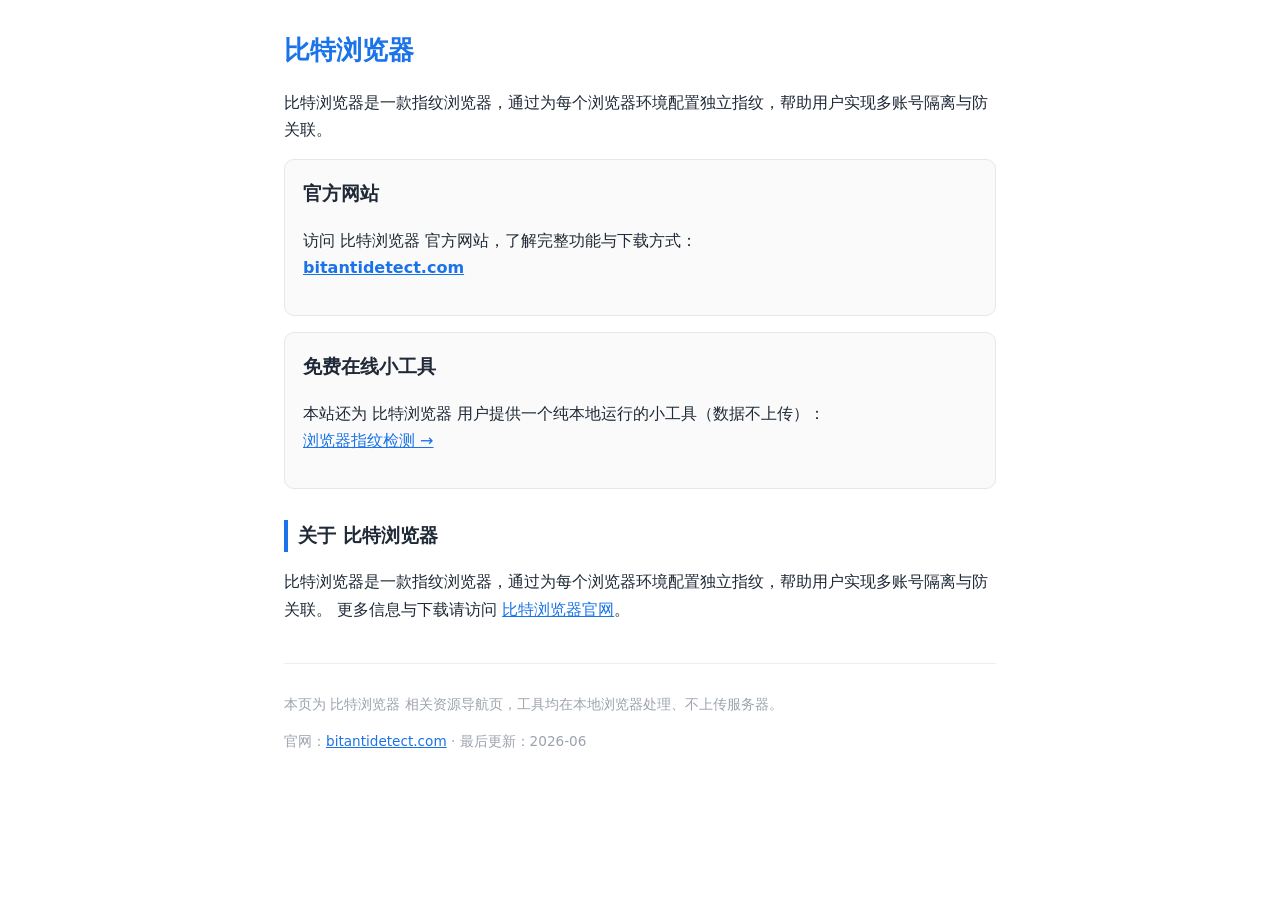
==== index.html @ 04eb0f50 "add homepage" ====
<!DOCTYPE html>
<html lang="zh-CN">
<head>
<meta charset="UTF-8">
<meta name="viewport" content="width=device-width,initial-scale=1">
<title>比特浏览器 指纹版 - 官方资源与在线工具</title>
<meta name="description" content="比特浏览器相关资源导航：官网入口与免费在线小工具。比特浏览器是一款指纹浏览器，通过为每个浏览器环境配置独立指纹，帮助用户实现多账号">
<link rel="canonical" href="https://iistostas.github.io/">
<meta property="og:title" content="比特浏览器 指纹版">
<meta property="og:description" content="比特浏览器官网入口与免费在线小工具。">
<meta property="og:type" content="website">
<meta property="og:url" content="https://iistostas.github.io/">
<style>:root{--b:#1a73e8}*{box-sizing:border-box}body{font-family:system-ui,-apple-system,"Segoe UI",sans-serif;max-width:760px;margin:0 auto;padding:24px;color:#1f2937;line-height:1.7;background:#fff}h1{color:var(--b);font-size:1.6rem;margin:.2em 0}h2{font-size:1.2rem;margin-top:1.6em;border-left:4px solid var(--b);padding-left:10px}.card{border:1px solid #e5e7eb;border-radius:10px;padding:18px;margin:16px 0;background:#fafafa}a{color:var(--b)}footer{margin-top:40px;padding-top:16px;border-top:1px solid #eee;color:#9ca3af;font-size:.85rem}</style>
</head>
<body>
<h1>比特浏览器</h1>
<p>比特浏览器是一款指纹浏览器，通过为每个浏览器环境配置独立指纹，帮助用户实现多账号隔离与防关联。</p>
<div class="card">
<h2 style="margin-top:0;border:0;padding:0">官方网站</h2>
<p>访问 比特浏览器 官方网站，了解完整功能与下载方式：<br>
<a href="https://bitantidetect.com/"><strong>bitantidetect.com</strong></a></p>
</div>
<div class="card">
<h2 style="margin-top:0;border:0;padding:0">免费在线小工具</h2>
<p>本站还为 比特浏览器 用户提供一个纯本地运行的小工具（数据不上传）：<br>
<a href="https://iistostas.github.io/bitantidetect-fingerprint-checker/">浏览器指纹检测 →</a></p>
</div>
<h2>关于 比特浏览器</h2>
<p>比特浏览器是一款指纹浏览器，通过为每个浏览器环境配置独立指纹，帮助用户实现多账号隔离与防关联。 更多信息与下载请访问 <a href="https://bitantidetect.com/">比特浏览器官网</a>。</p>
<footer>
<p>本页为 比特浏览器 相关资源导航页，工具均在本地浏览器处理、不上传服务器。</p>
<p>官网：<a href="https://bitantidetect.com/">bitantidetect.com</a> · 最后更新：2026-06</p>
</footer>
</body>
</html>
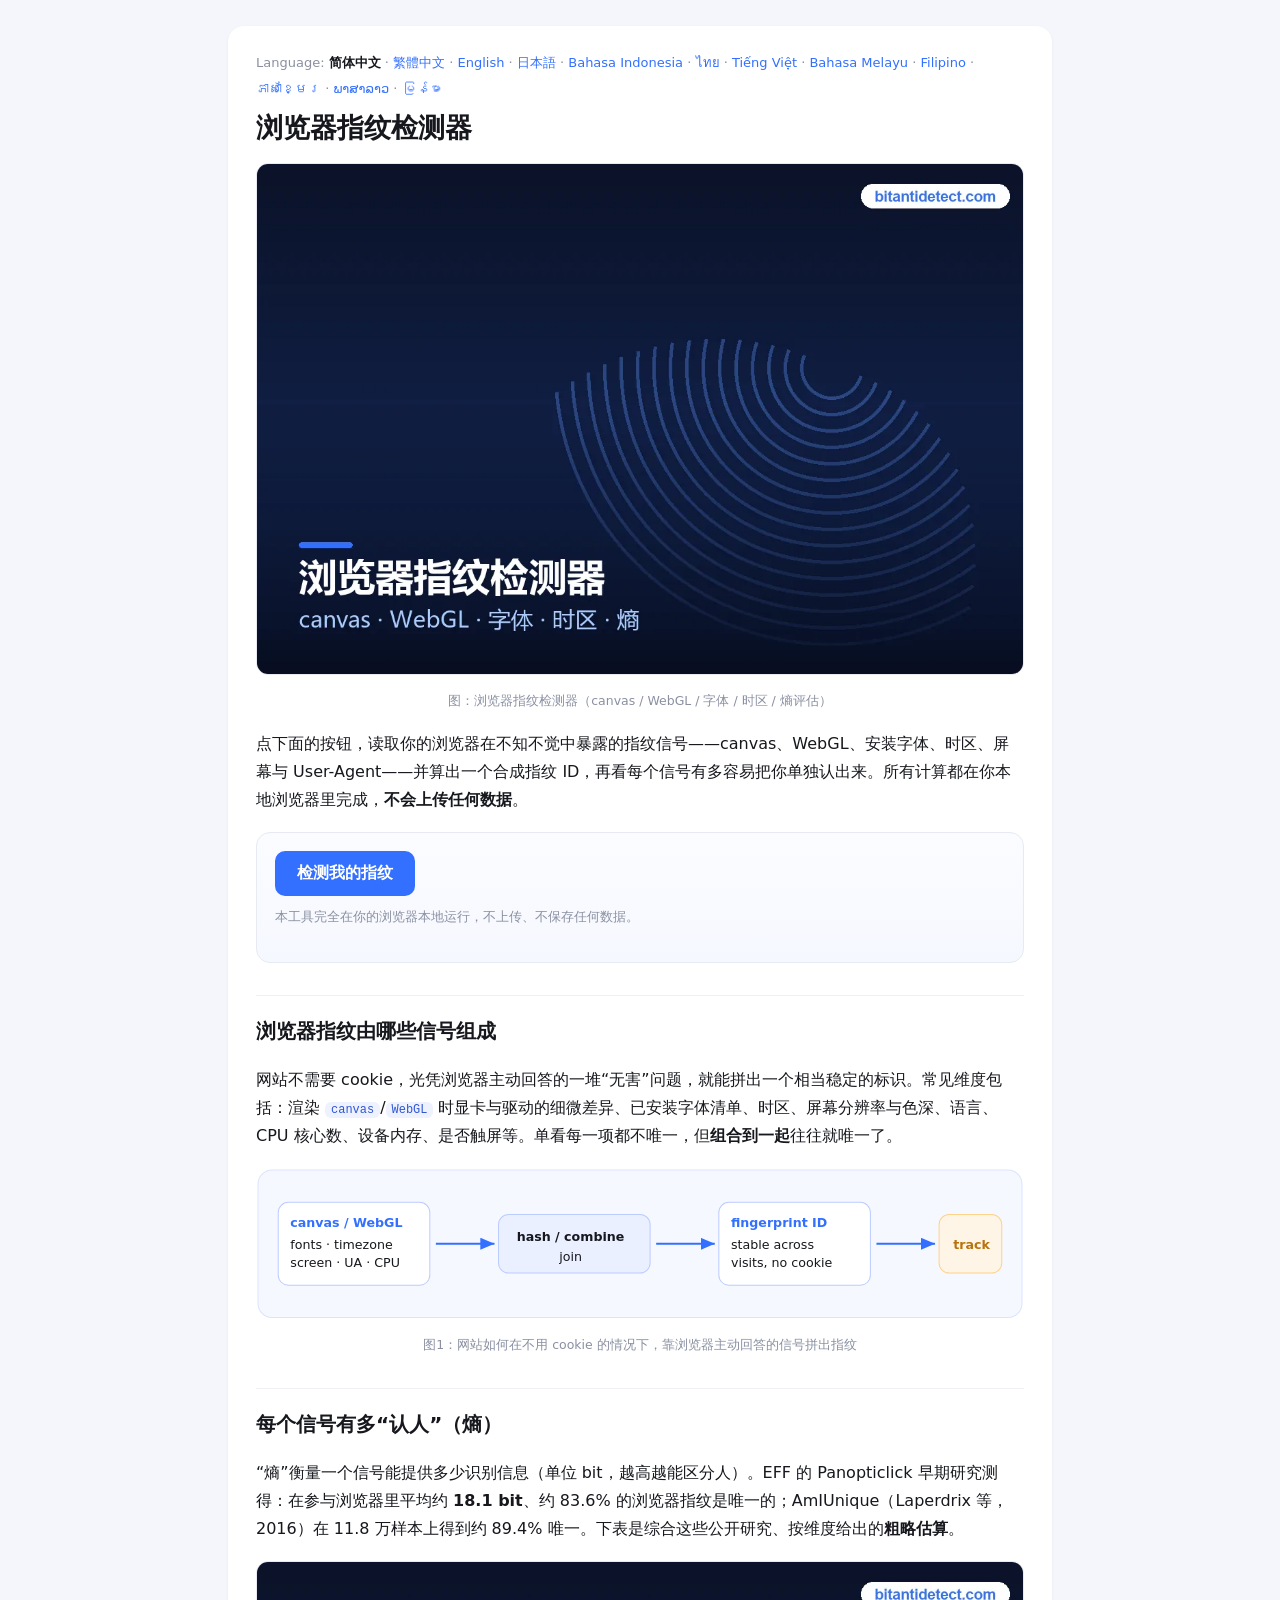
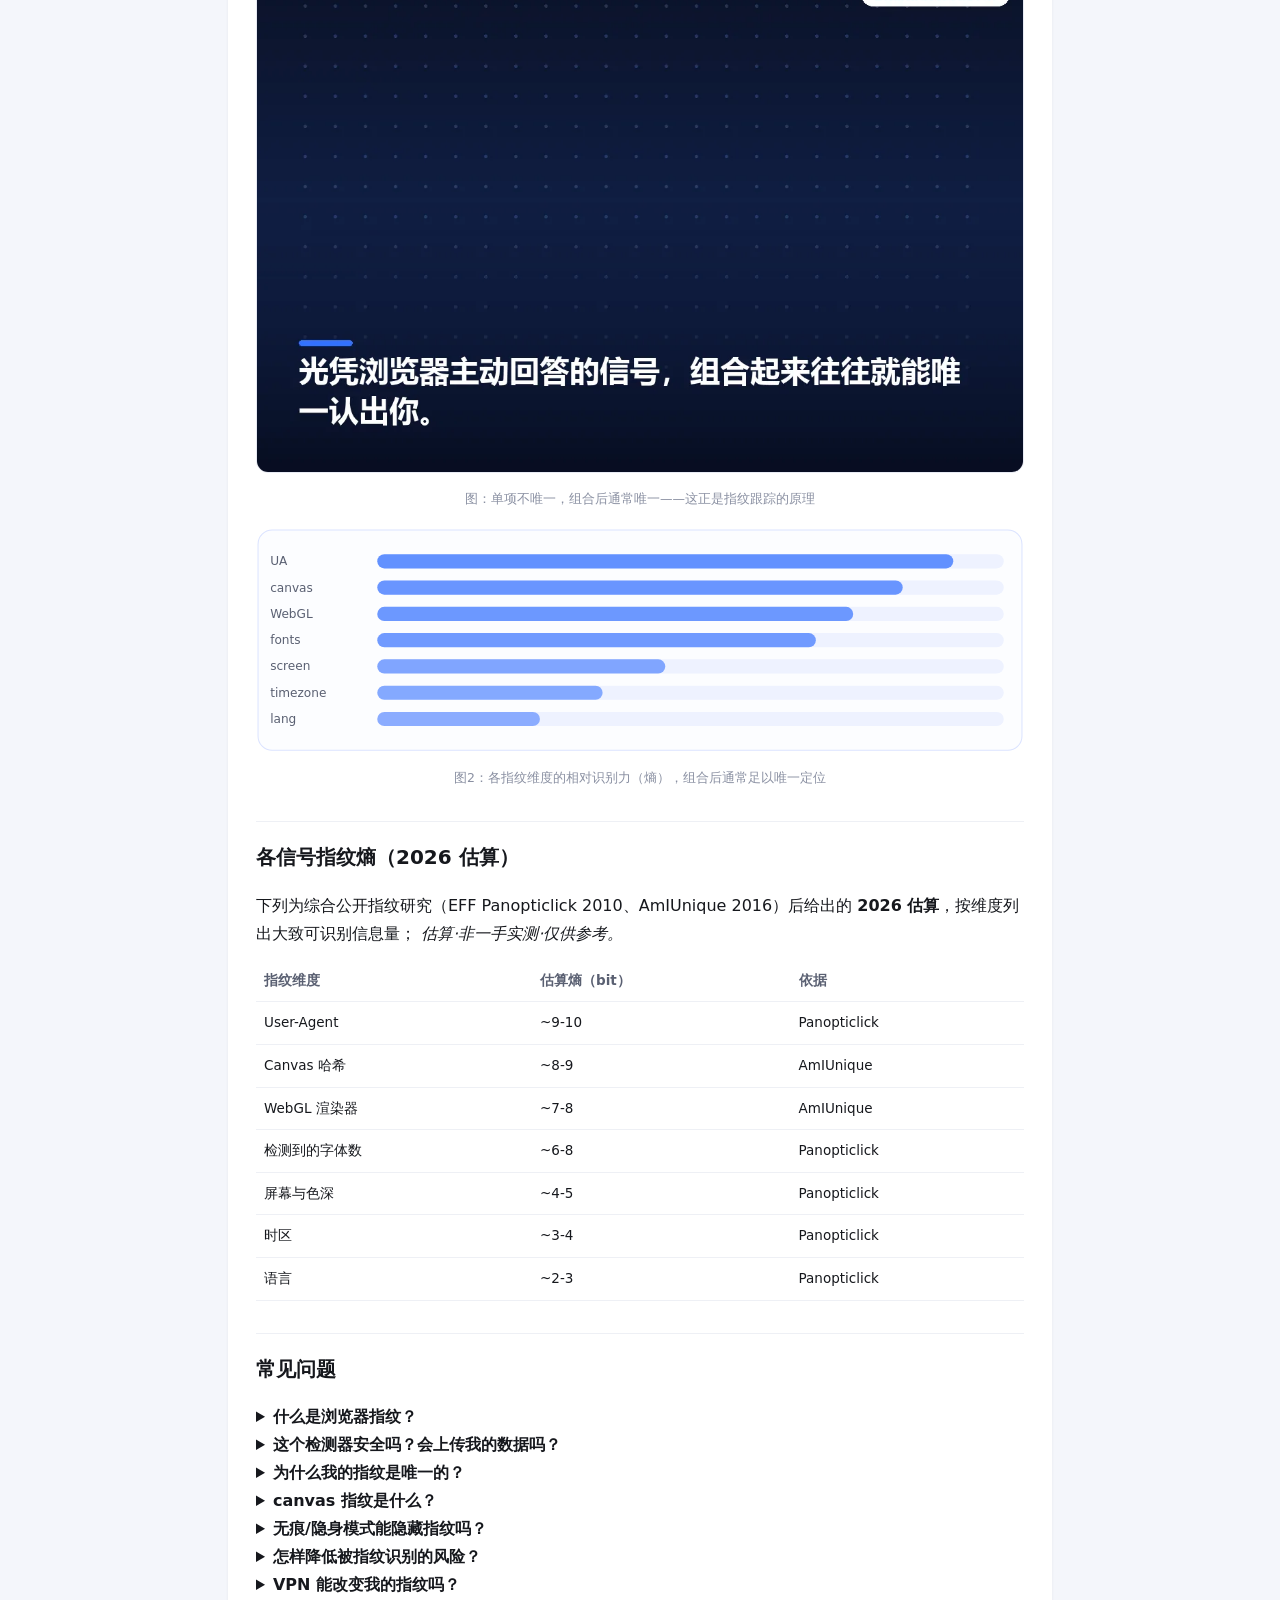
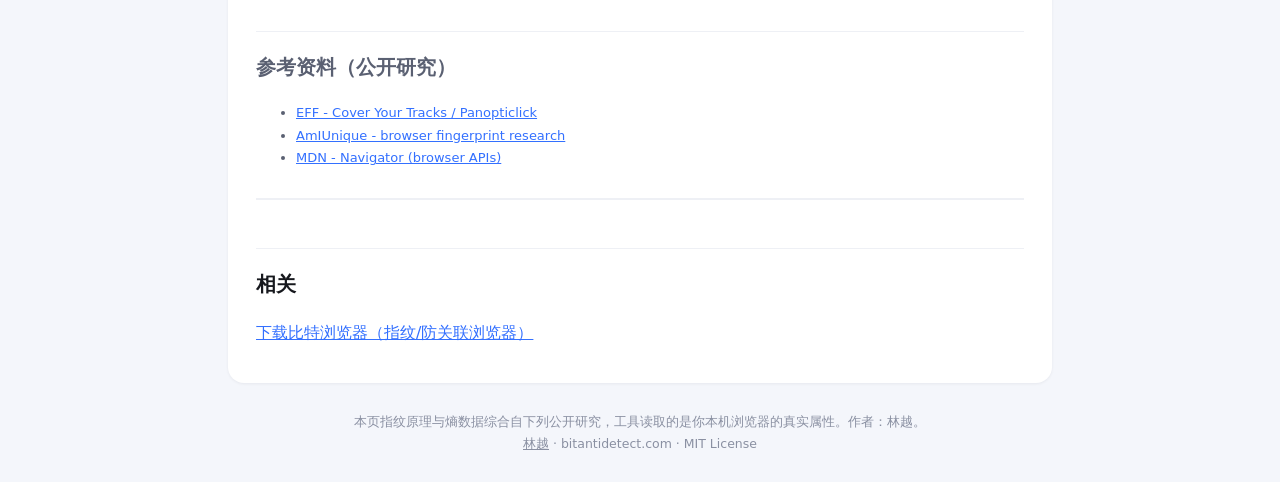
==== commit 3e3438fd: "build bitantidetect io: 12-lang browser fingerprint checker Co-Authored-By: Claude Opus 4.8 (1M cont" ====
--- a/index.html
+++ b/index.html
@@ -1,35 +1,162 @@
-<!DOCTYPE html>
-<html lang="zh-CN">
-<head>
-<meta charset="UTF-8">
+<!DOCTYPE html><html lang="zh-Hans"><head><meta charset="utf-8">
 <meta name="viewport" content="width=device-width,initial-scale=1">
-<title>比特浏览器 指纹版 - 官方资源与在线工具</title>
-<meta name="description" content="比特浏览器相关资源导航：官网入口与免费在线小工具。比特浏览器是一款指纹浏览器，通过为每个浏览器环境配置独立指纹，帮助用户实现多账号">
+<title>浏览器指纹检测器 - canvas/WebGL/字体/时区/UA 在线指纹与熵评估</title>
+<meta name="description" content="免费在线浏览器指纹检测器：读取你的 canvas、WebGL、字体、时区、屏幕与 User-Agent 指纹，给出合成指纹 ID 和基于公开研究的唯一性（熵）评估。全程本地运行，不上传任何数据。">
+<meta name="robots" content="index,follow,max-image-preview:large">
 <link rel="canonical" href="https://iistostas.github.io/">
-<meta property="og:title" content="比特浏览器 指纹版">
-<meta property="og:description" content="比特浏览器官网入口与免费在线小工具。">
-<meta property="og:type" content="website">
-<meta property="og:url" content="https://iistostas.github.io/">
-<style>:root{--b:#1a73e8}*{box-sizing:border-box}body{font-family:system-ui,-apple-system,"Segoe UI",sans-serif;max-width:760px;margin:0 auto;padding:24px;color:#1f2937;line-height:1.7;background:#fff}h1{color:var(--b);font-size:1.6rem;margin:.2em 0}h2{font-size:1.2rem;margin-top:1.6em;border-left:4px solid var(--b);padding-left:10px}.card{border:1px solid #e5e7eb;border-radius:10px;padding:18px;margin:16px 0;background:#fafafa}a{color:var(--b)}footer{margin-top:40px;padding-top:16px;border-top:1px solid #eee;color:#9ca3af;font-size:.85rem}</style>
+<link rel="alternate" hreflang="zh-Hans" href="https://iistostas.github.io/">
+<link rel="alternate" hreflang="zh-Hant" href="https://iistostas.github.io/zh-tw/">
+<link rel="alternate" hreflang="en" href="https://iistostas.github.io/en/">
+<link rel="alternate" hreflang="ja" href="https://iistostas.github.io/ja/">
+<link rel="alternate" hreflang="id" href="https://iistostas.github.io/id/">
+<link rel="alternate" hreflang="th" href="https://iistostas.github.io/th/">
+<link rel="alternate" hreflang="vi" href="https://iistostas.github.io/vi/">
+<link rel="alternate" hreflang="ms" href="https://iistostas.github.io/ms/">
+<link rel="alternate" hreflang="fil" href="https://iistostas.github.io/fil/">
+<link rel="alternate" hreflang="km" href="https://iistostas.github.io/km/">
+<link rel="alternate" hreflang="lo" href="https://iistostas.github.io/lo/">
+<link rel="alternate" hreflang="my" href="https://iistostas.github.io/my/">
+<link rel="alternate" hreflang="x-default" href="https://iistostas.github.io/">
+<link rel="icon" href="/favicon.svg" type="image/svg+xml">
+<link rel="stylesheet" href="/style.css">
+<script type="application/ld+json">
+{
+ "@context": "https://schema.org",
+ "@graph": [
+  {
+   "@type": "WebApplication",
+   "name": "浏览器指纹检测器",
+   "url": "https://iistostas.github.io/",
+   "applicationCategory": "SecurityApplication",
+   "operatingSystem": "Web browser",
+   "inLanguage": "zh-Hans",
+   "description": "免费在线浏览器指纹检测器：读取你的 canvas、WebGL、字体、时区、屏幕与 User-Agent 指纹，给出合成指纹 ID 和基于公开研究的唯一性（熵）评估。全程本地运行，不上传任何数据。",
+   "isAccessibleForFree": true,
+   "browserRequirements": "Requires JavaScript",
+   "author": {
+    "@type": "Person",
+    "name": "林越",
+    "url": "https://iistostas.github.io/about-linyue/"
+   },
+   "offers": {
+    "@type": "Offer",
+    "price": "0",
+    "priceCurrency": "USD"
+   }
+  },
+  {
+   "@type": "FAQPage",
+   "inLanguage": "zh-Hans",
+   "url": "https://iistostas.github.io/",
+   "mainEntity": [
+    {
+     "@type": "Question",
+     "name": "什么是浏览器指纹？",
+     "acceptedAnswer": {
+      "@type": "Answer",
+      "text": "浏览器指纹是把你浏览器与设备主动暴露的一组属性（UA、屏幕、时区、字体、canvas/WebGL 渲染特征等）组合后得到的标识。即使不用 cookie，网站也能用它在多次访问间识别同一个浏览器。"
+     }
+    },
+    {
+     "@type": "Question",
+     "name": "这个检测器安全吗？会上传我的数据吗？",
+     "acceptedAnswer": {
+      "@type": "Answer",
+      "text": "不会。所有读取与计算都在你本地浏览器用 JavaScript 完成，结果只显示在本页面，不向任何服务器发送，也不保存。"
+     }
+    },
+    {
+     "@type": "Question",
+     "name": "为什么我的指纹是唯一的？",
+     "acceptedAnswer": {
+      "@type": "Answer",
+      "text": "单个属性（如时区）很多人相同，但十几个属性组合后取值空间极大。公开研究显示大多数浏览器的组合指纹是唯一的，因此无需登录也能被跨站跟踪。"
+     }
+    },
+    {
+     "@type": "Question",
+     "name": "canvas 指纹是什么？",
+     "acceptedAnswer": {
+      "@type": "Answer",
+      "text": "让浏览器把同一段文字/图形画进隐藏 canvas，再读出像素。不同 GPU、驱动、系统字体与抗锯齿会产生细微差异，这个差异相当稳定，是识别力很强的一个维度。"
+     }
+    },
+    {
+     "@type": "Question",
+     "name": "无痕/隐身模式能隐藏指纹吗？",
+     "acceptedAnswer": {
+      "@type": "Answer",
+      "text": "基本不能。无痕模式主要清理 cookie 与本地历史，但 canvas、WebGL、字体、时区等指纹信号大多照旧暴露，所以单靠无痕模式无法摆脱指纹跟踪。"
+     }
+    },
+    {
+     "@type": "Question",
+     "name": "怎样降低被指纹识别的风险？",
+     "acceptedAnswer": {
+      "@type": "Answer",
+      "text": "可减少暴露面（统一常见配置、禁用部分 API），或使用为多账号设计的指纹浏览器——它给每个浏览环境分配一套独立、可控且自洽的指纹，使各账号互不关联。"
+     }
+    },
+    {
+     "@type": "Question",
+     "name": "VPN 能改变我的指纹吗？",
+     "acceptedAnswer": {
+      "@type": "Answer",
+      "text": "不能。VPN 只更换出口 IP，并不改变 canvas、字体、时区、UA 等浏览器层信号，因此换了 IP 指纹依旧。"
+     }
+    }
+   ]
+  }
+ ]
+}
+</script>
 </head>
-<body>
-<h1>比特浏览器</h1>
-<p>比特浏览器是一款指纹浏览器，通过为每个浏览器环境配置独立指纹，帮助用户实现多账号隔离与防关联。</p>
-<div class="card">
-<h2 style="margin-top:0;border:0;padding:0">官方网站</h2>
-<p>访问 比特浏览器 官方网站，了解完整功能与下载方式：<br>
-<a href="https://bitantidetect.com/"><strong>bitantidetect.com</strong></a></p>
+<body><div class="wrap"><main>
+<nav class="lang">Language: <strong>简体中文</strong> · <a href="/zh-tw/">繁體中文</a> · <a href="/en/">English</a> · <a href="/ja/">日本語</a> · <a href="/id/">Bahasa Indonesia</a> · <a href="/th/">ไทย</a> · <a href="/vi/">Tiếng Việt</a> · <a href="/ms/">Bahasa Melayu</a> · <a href="/fil/">Filipino</a> · <a href="/km/">ភាសាខ្មែរ</a> · <a href="/lo/">ພາສາລາວ</a> · <a href="/my/">မြန်မာ</a></nav>
+<h1>浏览器指纹检测器</h1>
+<figure class="i4png"><picture><source type="image/webp" srcset="/img/cover_zh.webp"><img src="/img/cover_zh.png" alt="浏览器指纹检测器工具示意图" fetchpriority="high" width="1120" height="746" style="width:100%;height:auto;border-radius:12px;border:1px solid #e7eaf3"></picture><figcaption>图：浏览器指纹检测器（canvas / WebGL / 字体 / 时区 / 熵评估）</figcaption></figure>
+<p>点下面的按钮，读取你的浏览器在不知不觉中暴露的指纹信号——canvas、WebGL、安装字体、时区、屏幕与 User-Agent——并算出一个合成指纹 ID，再看每个信号有多容易把你单独认出来。所有计算都在你本地浏览器里完成，<strong>不会上传任何数据</strong>。</p>
+<div class="tool"><button id="run" type="button">检测我的指纹</button><div class="note">本工具完全在你的浏览器本地运行，不上传、不保存任何数据。</div><div id="fp"></div></div>
+<h2>浏览器指纹由哪些信号组成</h2>
+<p>网站不需要 cookie，光凭浏览器主动回答的一堆“无害”问题，就能拼出一个相当稳定的标识。常见维度包括：渲染 <code>canvas</code>/<code>WebGL</code> 时显卡与驱动的细微差异、已安装字体清单、时区、屏幕分辨率与色深、语言、CPU 核心数、设备内存、是否触屏等。单看每一项都不唯一，但<strong>组合到一起</strong>往往就唯一了。</p>
+<figure><svg viewBox="0 0 760 150" xmlns="http://www.w3.org/2000/svg" role="img" aria-label="图1：网站如何在不用 cookie 的情况下，靠浏览器主动回答的信号拼出指纹"><rect x="2" y="2" width="756" height="146" rx="14" fill="#f6f8ff" stroke="#dbe3ff"/><g font-family="system-ui,Arial" font-size="12.5" fill="#16181d"><rect x="22" y="34" width="150" height="82" rx="10" fill="#fff" stroke="#bcccff"/><text x="34" y="58" font-weight="700" fill="#3370ff">canvas / WebGL</text><text x="34" y="80">fonts · timezone</text><text x="34" y="98">screen · UA · CPU</text><path d="M178 75 H236" stroke="#3370ff" stroke-width="2" marker-end="url(#a)"/><rect x="240" y="46" width="150" height="58" rx="10" fill="#eaf0ff" stroke="#bcccff"/><text x="258" y="72" font-weight="700">hash / combine</text><text x="300" y="92">join</text><path d="M396 75 H454" stroke="#3370ff" stroke-width="2" marker-end="url(#a)"/><rect x="458" y="34" width="150" height="82" rx="10" fill="#fff" stroke="#bcccff"/><text x="470" y="58" font-weight="700" fill="#3370ff">fingerprint ID</text><text x="470" y="80">stable across</text><text x="470" y="98">visits, no cookie</text><path d="M614 75 H672" stroke="#3370ff" stroke-width="2" marker-end="url(#a)"/><rect x="676" y="46" width="62" height="58" rx="10" fill="#fff5e6" stroke="#ffd28a"/><text x="690" y="80" font-weight="700" fill="#b8730a">track</text></g><defs><marker id="a" markerWidth="9" markerHeight="9" refX="7" refY="3" orient="auto"><path d="M0 0 L7 3 L0 6 z" fill="#3370ff"/></marker></defs></svg><figcaption>图1：网站如何在不用 cookie 的情况下，靠浏览器主动回答的信号拼出指纹</figcaption></figure>
+<h2>每个信号有多“认人”（熵）</h2>
+<p>“熵”衡量一个信号能提供多少识别信息（单位 bit，越高越能区分人）。EFF 的 Panopticlick 早期研究测得：在参与浏览器里平均约 <strong>18.1 bit</strong>、约 83.6% 的浏览器指纹是唯一的；AmIUnique（Laperdrix 等，2016）在 11.8 万样本上得到约 89.4% 唯一。下表是综合这些公开研究、按维度给出的<strong>粗略估算</strong>。</p>
+<figure class="i4png"><picture><source type="image/webp" srcset="/img/board_zh.webp"><img src="/img/board_zh.png" alt="各指纹维度识别力示意图" loading="lazy" width="1120" height="746" style="width:100%;height:auto;border-radius:12px;border:1px solid #e7eaf3"></picture><figcaption>图：单项不唯一，组合后通常唯一——这正是指纹跟踪的原理</figcaption></figure>
+<figure><svg viewBox="0 0 760 222" xmlns="http://www.w3.org/2000/svg" role="img" aria-label="图2：各指纹维度的相对识别力（熵），组合后通常足以唯一定位"><rect x="2" y="2" width="756" height="218" rx="14" fill="#fcfdff" stroke="#dbe3ff"/><g font-family="system-ui,Arial"><text x="14" y="37" font-size="12" fill="#5a6072">UA</text><rect x="120" y="26" width="620" height="14" rx="7" fill="#eef2ff"/><rect x="120" y="26" width="570" height="14" rx="7" fill="#3370ff" opacity="0.74"/><text x="14" y="63" font-size="12" fill="#5a6072">canvas</text><rect x="120" y="52" width="620" height="14" rx="7" fill="#eef2ff"/><rect x="120" y="52" width="520" height="14" rx="7" fill="#3370ff" opacity="0.71"/><text x="14" y="89" font-size="12" fill="#5a6072">WebGL</text><rect x="120" y="78" width="620" height="14" rx="7" fill="#eef2ff"/><rect x="120" y="78" width="471" height="14" rx="7" fill="#3370ff" opacity="0.69"/><text x="14" y="115" font-size="12" fill="#5a6072">fonts</text><rect x="120" y="104" width="620" height="14" rx="7" fill="#eef2ff"/><rect x="120" y="104" width="434" height="14" rx="7" fill="#3370ff" opacity="0.67"/><text x="14" y="141" font-size="12" fill="#5a6072">screen</text><rect x="120" y="130" width="620" height="14" rx="7" fill="#eef2ff"/><rect x="120" y="130" width="285" height="14" rx="7" fill="#3370ff" opacity="0.59"/><text x="14" y="167" font-size="12" fill="#5a6072">timezone</text><rect x="120" y="156" width="620" height="14" rx="7" fill="#eef2ff"/><rect x="120" y="156" width="223" height="14" rx="7" fill="#3370ff" opacity="0.56"/><text x="14" y="193" font-size="12" fill="#5a6072">lang</text><rect x="120" y="182" width="620" height="14" rx="7" fill="#eef2ff"/><rect x="120" y="182" width="161" height="14" rx="7" fill="#3370ff" opacity="0.53"/></g></svg><figcaption>图2：各指纹维度的相对识别力（熵），组合后通常足以唯一定位</figcaption></figure>
+<section class="i4data" id="i4data">
+<h2>各信号指纹熵（2026 估算）</h2>
+<p>下列为综合公开指纹研究（EFF Panopticlick 2010、AmIUnique 2016）后给出的 <strong>2026 估算</strong>，按维度列出大致可识别信息量； <em>估算·非一手实测·仅供参考。</em></p>
+<table><tr><th>指纹维度</th><th>估算熵（bit）</th><th>依据</th></tr>
+<tr><td>User-Agent</td><td>~9-10</td><td>Panopticlick</td></tr>
+<tr><td>Canvas 哈希</td><td>~8-9</td><td>AmIUnique</td></tr>
+<tr><td>WebGL 渲染器</td><td>~7-8</td><td>AmIUnique</td></tr>
+<tr><td>检测到的字体数</td><td>~6-8</td><td>Panopticlick</td></tr>
+<tr><td>屏幕与色深</td><td>~4-5</td><td>Panopticlick</td></tr>
+<tr><td>时区</td><td>~3-4</td><td>Panopticlick</td></tr>
+<tr><td>语言</td><td>~2-3</td><td>Panopticlick</td></tr>
+</table>
+</section>
+<h2>常见问题</h2>
+<details class="faq"><summary><strong>什么是浏览器指纹？</strong></summary>
+<p>浏览器指纹是把你浏览器与设备主动暴露的一组属性（UA、屏幕、时区、字体、canvas/WebGL 渲染特征等）组合后得到的标识。即使不用 cookie，网站也能用它在多次访问间识别同一个浏览器。</p></details>
+<details class="faq"><summary><strong>这个检测器安全吗？会上传我的数据吗？</strong></summary>
+<p>不会。所有读取与计算都在你本地浏览器用 JavaScript 完成，结果只显示在本页面，不向任何服务器发送，也不保存。</p></details>
+<details class="faq"><summary><strong>为什么我的指纹是唯一的？</strong></summary>
+<p>单个属性（如时区）很多人相同，但十几个属性组合后取值空间极大。公开研究显示大多数浏览器的组合指纹是唯一的，因此无需登录也能被跨站跟踪。</p></details>
+<details class="faq"><summary><strong>canvas 指纹是什么？</strong></summary>
+<p>让浏览器把同一段文字/图形画进隐藏 canvas，再读出像素。不同 GPU、驱动、系统字体与抗锯齿会产生细微差异，这个差异相当稳定，是识别力很强的一个维度。</p></details>
+<details class="faq"><summary><strong>无痕/隐身模式能隐藏指纹吗？</strong></summary>
+<p>基本不能。无痕模式主要清理 cookie 与本地历史，但 canvas、WebGL、字体、时区等指纹信号大多照旧暴露，所以单靠无痕模式无法摆脱指纹跟踪。</p></details>
+<details class="faq"><summary><strong>怎样降低被指纹识别的风险？</strong></summary>
+<p>可减少暴露面（统一常见配置、禁用部分 API），或使用为多账号设计的指纹浏览器——它给每个浏览环境分配一套独立、可控且自洽的指纹，使各账号互不关联。</p></details>
+<details class="faq"><summary><strong>VPN 能改变我的指纹吗？</strong></summary>
+<p>不能。VPN 只更换出口 IP，并不改变 canvas、字体、时区、UA 等浏览器层信号，因此换了 IP 指纹依旧。</p></details>
+<div class="sources"><h2>参考资料（公开研究）</h2><ul><li><a href="https://coveryourtracks.eff.org/" rel="nofollow noopener" target="_blank">EFF - Cover Your Tracks / Panopticlick</a></li><li><a href="https://amiunique.org/" rel="nofollow noopener" target="_blank">AmIUnique - browser fingerprint research</a></li><li><a href="https://developer.mozilla.org/en-US/docs/Web/API/Navigator" rel="nofollow noopener" target="_blank">MDN - Navigator (browser APIs)</a></li></ul></div>
+<div class="related"><h2>相关</h2>
+<p><a href="https://bitantidetect.com/download/">下载比特浏览器（指纹/防关联浏览器）</a></p></div>
+</main>
+<footer>本页指纹原理与熵数据综合自下列公开研究，工具读取的是你本机浏览器的真实属性。作者：林越。<br><a href="/about-linyue/">林越</a> · bitantidetect.com · MIT License</footer>
 </div>
-<div class="card">
-<h2 style="margin-top:0;border:0;padding:0">免费在线小工具</h2>
-<p>本站还为 比特浏览器 用户提供一个纯本地运行的小工具（数据不上传）：<br>
-<a href="https://iistostas.github.io/bitantidetect-fingerprint-checker/">浏览器指纹检测 →</a></p>
-</div>
-<h2>关于 比特浏览器</h2>
-<p>比特浏览器是一款指纹浏览器，通过为每个浏览器环境配置独立指纹，帮助用户实现多账号隔离与防关联。 更多信息与下载请访问 <a href="https://bitantidetect.com/">比特浏览器官网</a>。</p>
-<footer>
-<p>本页为 比特浏览器 相关资源导航页，工具均在本地浏览器处理、不上传服务器。</p>
-<p>官网：<a href="https://bitantidetect.com/">bitantidetect.com</a> · 最后更新：2026-06</p>
-</footer>
-</body>
-</html>+<script>window.FPL={"idlbl": "你的合成指纹 ID", "uniq": "唯一性", "uniqval": "这组取值组合很可能可被单独识别——你的取值越罕见，就越容易被从人群里挑出来。", "run": "检测我的指纹", "note": "本工具完全在你的浏览器本地运行，不上传、不保存任何数据。", "dim": {"ua": "User-Agent", "platform": "平台 / 系统", "langs": "语言", "screen": "屏幕与色深", "tz": "时区", "cpu": "CPU 核心数", "mem": "设备内存", "touch": "触摸点数", "canvas": "Canvas 哈希", "webglv": "WebGL 厂商", "webglr": "WebGL 渲染器", "fonts": "检测到的字体数", "audio": "音频采样率", "cookie": "Cookie 可用", "dnt": "Do Not Track", "fpid": "合成指纹 ID"}, "yes": "是", "no": "否", "na": "n/a"};</script>
+<script src="/app.js"></script></body></html>
--- a/style.css
+++ b/style.css
@@ -0,0 +1,27 @@
+*{box-sizing:border-box}
+body{font-family:system-ui,-apple-system,"Segoe UI",Arial,"Noto Sans",sans-serif;line-height:1.75;color:#16181d;background:#f4f6fb;margin:0}
+.wrap{max-width:860px;margin:0 auto;padding:26px 18px}
+main{background:#fff;border-radius:16px;padding:24px 28px;box-shadow:0 1px 3px rgba(16,24,40,.06)}
+h1{margin-top:6px;font-size:27px;line-height:1.3}
+h2{font-size:20px;margin-top:32px;border-top:1px solid #eef0f5;padding-top:18px}
+p{margin:12px 0}code{background:#eef2ff;color:#3056d3;padding:1px 6px;border-radius:6px;font-size:.92em}
+.lang{font-size:13px;color:#8a90a2;margin-bottom:8px;line-height:2}.lang a{color:#3370ff;text-decoration:none}.lang strong{color:#16181d}
+.tool{margin:18px 0;padding:18px;border:1px solid #e7eaf3;border-radius:14px;background:linear-gradient(180deg,#fbfcff,#f6f8ff)}
+button{font-size:16px;padding:12px 22px;border:0;border-radius:10px;background:#3370ff;color:#fff;cursor:pointer;font-weight:600}
+button:hover{background:#255be0}
+.note{color:#8a90a2;font-size:12.5px;margin-top:10px}
+#fp{margin-top:16px}
+.fpid{font-family:ui-monospace,Consolas,monospace;font-size:20px;font-weight:700;color:#3370ff;word-break:break-all}
+.row{display:flex;justify-content:space-between;gap:12px;padding:7px 2px;border-bottom:1px solid #f0f2f7;font-size:13.5px}
+.row .k{color:#5a6072;flex:0 0 44%}.row .v{font-family:ui-monospace,Consolas,monospace;color:#16181d;text-align:right;word-break:break-all}
+table{border-collapse:collapse;width:100%;margin-top:12px;font-size:13.5px}
+td,th{border-bottom:1px solid #eef0f5;padding:9px 8px;text-align:left;vertical-align:top}
+th{color:#5a6072;font-weight:600}
+figure{margin:18px 0}figcaption{color:#8a90a2;font-size:12.5px;text-align:center;margin-top:6px}
+.i4data{margin-top:30px}
+.related{margin-top:28px;border-top:2px solid #eef0f5;padding-top:16px}
+.related a{color:#3370ff}
+.sources{font-size:13px;color:#5a6072}.sources a{color:#3370ff}
+footer{color:#8a90a2;font-size:12.5px;margin-top:28px;text-align:center;line-height:1.8}
+footer a{color:#8a90a2}
+svg{max-width:100%;height:auto}
